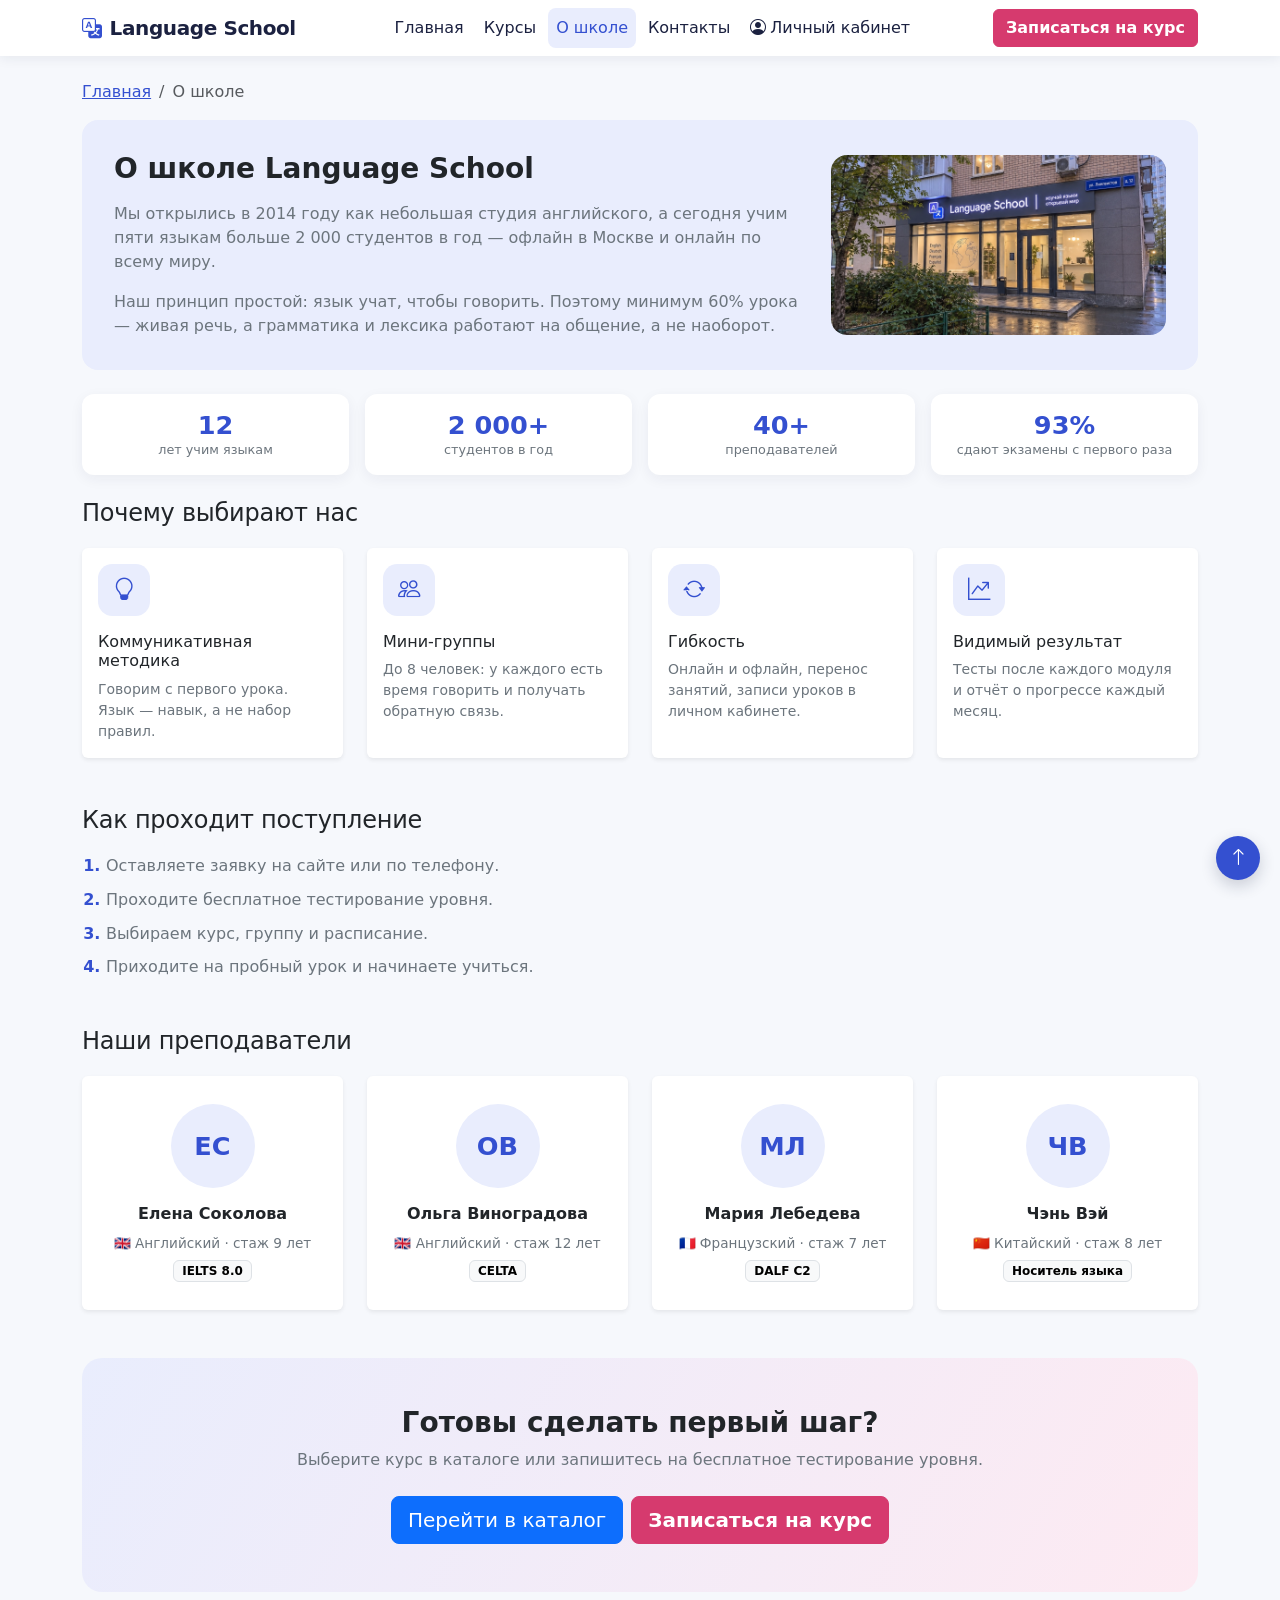
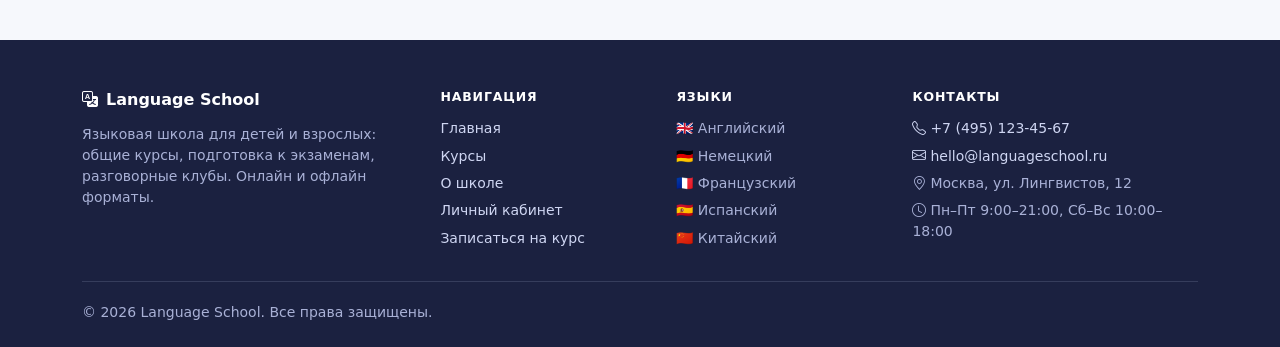
==== about.html @ 4acbb060 "Добавлен сайт Language School" ====
<!DOCTYPE html>
<html lang="ru">
<head>
  <meta charset="utf-8">
  <meta name="viewport" content="width=device-width, initial-scale=1">
  <title>О школе — Language School</title>
  <meta name="description" content="О языковой школе Language School: преподаватели, методика, цифры и этапы поступления.">
  <link href="https://cdn.jsdelivr.net/npm/bootstrap@5.3.3/dist/css/bootstrap.min.css" rel="stylesheet">
  <link href="https://cdn.jsdelivr.net/npm/bootstrap-icons@1.11.3/font/bootstrap-icons.min.css" rel="stylesheet">
  <link href="css/style.css" rel="stylesheet">
</head>
<body>

<nav class="navbar navbar-expand-lg navbar--school sticky-top">
  <div class="container">
    <a class="navbar-brand fw-bold" href="index.html"><i class="bi bi-translate me-2"></i>Language School</a>
    <button class="navbar-toggler" type="button" data-bs-toggle="collapse" data-bs-target="#mainNav" aria-controls="mainNav" aria-expanded="false" aria-label="Переключить навигацию">
      <span class="navbar-toggler-icon"></span>
    </button>
    <div class="collapse navbar-collapse" id="mainNav">
      <ul class="navbar-nav mx-auto">
        <li class="nav-item"><a class="nav-link" href="index.html">Главная</a></li>
        <li class="nav-item"><a class="nav-link" href="courses.html">Курсы</a></li>
        <li class="nav-item"><a class="nav-link active" aria-current="page" href="about.html">О школе</a></li>
        <li class="nav-item"><a class="nav-link" href="contacts.html">Контакты</a></li>
        <li class="nav-item"><a class="nav-link" href="account.html"><i class="bi bi-person-circle me-1"></i>Личный кабинет</a></li>
      </ul>
      <a href="enroll.html" class="btn btn--accent">Записаться на курс</a>
    </div>
  </div>
</nav>

<main>
  <div class="container mt-4">
    <nav aria-label="Хлебные крошки">
      <ol class="breadcrumb small">
        <li class="breadcrumb-item"><a href="index.html">Главная</a></li>
        <li class="breadcrumb-item active" aria-current="page">О школе</li>
      </ol>
    </nav>

    <!-- О школе -->
    <div class="page-header-block mb-4">
      <div class="row align-items-center g-4">
        <div class="col-lg-8">
          <h1 class="h3 fw-bold mb-3">О школе Language School</h1>
          <p class="text-secondary mb-3">Мы открылись в 2014 году как небольшая студия английского, а сегодня учим пяти языкам больше 2 000 студентов в год — офлайн в Москве и онлайн по всему миру.</p>
          <p class="text-secondary mb-0">Наш принцип простой: язык учат, чтобы говорить. Поэтому минимум 60% урока — живая речь, а грамматика и лексика работают на общение, а не наоборот.</p>
        </div>
        <div class="col-lg-4">
          <img class="course-cover course-cover--small" src="img/school.jpg" alt="Здание школы Language School">
        </div>
      </div>
    </div>

    <!-- Цифры -->
    <div class="stats-grid mb-4">
      <div class="stat-card"><div class="stat-card__value">12</div><div class="stat-card__label">лет учим языкам</div></div>
      <div class="stat-card"><div class="stat-card__value">2 000+</div><div class="stat-card__label">студентов в год</div></div>
      <div class="stat-card"><div class="stat-card__value">40+</div><div class="stat-card__label">преподавателей</div></div>
      <div class="stat-card"><div class="stat-card__value">93%</div><div class="stat-card__label">сдают экзамены с первого раза</div></div>
    </div>

    <!-- Почему выбирают -->
    <section class="mb-5">
      <h2 class="section__title h4">Почему выбирают нас</h2>
      <div class="row g-4">
        <div class="col-md-6 col-lg-3">
          <div class="card border-0 shadow-sm h-100"><div class="card-body">
            <span class="icon-box mb-3"><i class="bi bi-lightbulb"></i></span>
            <h3 class="h6">Коммуникативная методика</h3>
            <p class="small text-secondary mb-0">Говорим с первого урока. Язык — навык, а не набор правил.</p>
          </div></div>
        </div>
        <div class="col-md-6 col-lg-3">
          <div class="card border-0 shadow-sm h-100"><div class="card-body">
            <span class="icon-box mb-3"><i class="bi bi-people"></i></span>
            <h3 class="h6">Мини-группы</h3>
            <p class="small text-secondary mb-0">До 8 человек: у каждого есть время говорить и получать обратную связь.</p>
          </div></div>
        </div>
        <div class="col-md-6 col-lg-3">
          <div class="card border-0 shadow-sm h-100"><div class="card-body">
            <span class="icon-box mb-3"><i class="bi bi-arrow-repeat"></i></span>
            <h3 class="h6">Гибкость</h3>
            <p class="small text-secondary mb-0">Онлайн и офлайн, перенос занятий, записи уроков в личном кабинете.</p>
          </div></div>
        </div>
        <div class="col-md-6 col-lg-3">
          <div class="card border-0 shadow-sm h-100"><div class="card-body">
            <span class="icon-box mb-3"><i class="bi bi-graph-up-arrow"></i></span>
            <h3 class="h6">Видимый результат</h3>
            <p class="small text-secondary mb-0">Тесты после каждого модуля и отчёт о прогрессе каждый месяц.</p>
          </div></div>
        </div>
      </div>
    </section>

    <!-- Как проходит поступление -->
    <section class="mb-5">
      <h2 class="section__title h4">Как проходит поступление</h2>
      <ol class="steps">
        <li class="steps__item">Оставляете заявку на сайте или по телефону.</li>
        <li class="steps__item">Проходите бесплатное тестирование уровня.</li>
        <li class="steps__item">Выбираем курс, группу и расписание.</li>
        <li class="steps__item">Приходите на пробный урок и начинаете учиться.</li>
      </ol>
    </section>

    <!-- Преподаватели -->
    <section class="mb-5">
      <h2 class="section__title h4">Наши преподаватели</h2>
      <div class="row g-4">
        <div class="col-md-6 col-xl-3">
          <article class="card teacher-card border-0 shadow-sm h-100">
            <div class="teacher-card__body">
              <span class="avatar avatar--lg">ЕС</span>
              <p class="teacher-card__name">Елена Соколова</p>
              <p class="teacher-card__subject">🇬🇧 Английский · стаж 9 лет</p>
              <span class="badge text-bg-light border">IELTS 8.0</span>
            </div>
          </article>
        </div>
        <div class="col-md-6 col-xl-3">
          <article class="card teacher-card border-0 shadow-sm h-100">
            <div class="teacher-card__body">
              <span class="avatar avatar--lg">ОВ</span>
              <p class="teacher-card__name">Ольга Виноградова</p>
              <p class="teacher-card__subject">🇬🇧 Английский · стаж 12 лет</p>
              <span class="badge text-bg-light border">CELTA</span>
            </div>
          </article>
        </div>
        <div class="col-md-6 col-xl-3">
          <article class="card teacher-card border-0 shadow-sm h-100">
            <div class="teacher-card__body">
              <span class="avatar avatar--lg">МЛ</span>
              <p class="teacher-card__name">Мария Лебедева</p>
              <p class="teacher-card__subject">🇫🇷 Французский · стаж 7 лет</p>
              <span class="badge text-bg-light border">DALF C2</span>
            </div>
          </article>
        </div>
        <div class="col-md-6 col-xl-3">
          <article class="card teacher-card border-0 shadow-sm h-100">
            <div class="teacher-card__body">
              <span class="avatar avatar--lg">ЧВ</span>
              <p class="teacher-card__name">Чэнь Вэй</p>
              <p class="teacher-card__subject">🇨🇳 Китайский · стаж 8 лет</p>
              <span class="badge text-bg-light border">Носитель языка</span>
            </div>
          </article>
        </div>
      </div>
    </section>

    <!-- CTA -->
    <section class="pb-5">
      <div class="page-hero page-hero--center p-4 p-lg-5">
        <h2 class="h3 fw-bold">Готовы сделать первый шаг?</h2>
        <p class="text-secondary mb-4">Выберите курс в каталоге или запишитесь на бесплатное тестирование уровня.</p>
        <div class="d-flex flex-wrap justify-content-center gap-2">
          <a href="courses.html" class="btn btn-primary btn-lg">Перейти в каталог</a>
          <a href="enroll.html" class="btn btn--accent btn-lg">Записаться на курс</a>
        </div>
      </div>
    </section>
  </div>
</main>

<footer class="site-footer">
  <div class="container">
    <div class="site-footer__grid">
      <div class="site-footer__col">
        <p class="site-footer__brand"><i class="bi bi-translate me-2"></i>Language School</p>
        <p class="site-footer__text">Языковая школа для детей и взрослых: общие курсы, подготовка к экзаменам, разговорные клубы. Онлайн и офлайн форматы.</p>
      </div>
      <nav class="site-footer__col" aria-label="Навигация в подвале">
        <p class="site-footer__heading">Навигация</p>
        <ul class="site-footer__list">
          <li><a href="index.html">Главная</a></li>
          <li><a href="courses.html">Курсы</a></li>
          <li><a href="about.html">О школе</a></li>
          <li><a href="account.html">Личный кабинет</a></li>
          <li><a href="enroll.html">Записаться на курс</a></li>
        </ul>
      </nav>
      <div class="site-footer__col">
        <p class="site-footer__heading">Языки</p>
        <ul class="site-footer__list">
          <li class="site-footer__item--plain">🇬🇧 Английский</li>
          <li class="site-footer__item--plain">🇩🇪 Немецкий</li>
          <li class="site-footer__item--plain">🇫🇷 Французский</li>
          <li class="site-footer__item--plain">🇪🇸 Испанский</li>
          <li class="site-footer__item--plain">🇨🇳 Китайский</li>
        </ul>
      </div>
      <div class="site-footer__col">
        <p class="site-footer__heading">Контакты</p>
        <ul class="site-footer__list">
          <li><a href="tel:+74951234567"><i class="bi bi-telephone me-1"></i>+7 (495) 123-45-67</a></li>
          <li><a href="mailto:hello@languageschool.ru"><i class="bi bi-envelope me-1"></i>hello@languageschool.ru</a></li>
          <li class="site-footer__item--plain"><i class="bi bi-geo-alt me-1"></i>Москва, ул. Лингвистов, 12</li>
          <li class="site-footer__item--plain"><i class="bi bi-clock me-1"></i>Пн–Пт 9:00–21:00, Сб–Вс 10:00–18:00</li>
        </ul>
      </div>
    </div>
    <div class="site-footer__bottom">
      <span>© 2026 Language School. Все права защищены.</span>
    </div>
  </div>
</footer>

<!-- Плавающая кнопка «Наверх» -->
<a href="#" class="to-top" aria-label="Наверх"><i class="bi bi-arrow-up"></i></a>

<script src="https://cdn.jsdelivr.net/npm/bootstrap@5.3.3/dist/js/bootstrap.bundle.min.js"></script>
</body>
</html>
---- css/style.css ----
/* =============================================================
   Language School — языковая школа
   Дополнительные стили поверх Bootstrap 5.3
   Разделы:
   1.  Переменные темы
   2.  Базовые стили
   3.  Навигация и кнопки
   4.  Заголовки страниц, секции, фото hero
   5.  Сетка статистики (Grid)
   6.  Карточка курса для витрины (БЭМ)
   7.  Иконки и аватары
   8.  Новости, отзывы, преподаватели, услуги
   9.  Каталог: панель инструментов и карточки-строки
   10. Страница курса и фото-обложки
   11. Личный кабинет
   12. Контакты и карта
   13. Подвал (Grid + Flex) и кнопка «Наверх»
   14. Адаптивность
   ============================================================= */

/* 1. Переменные темы */
:root {
  --ls-primary: #3450d0;
  --ls-primary-dark: #24389a;
  --ls-primary-soft: #e9edfd;
  --ls-accent: #d63a6e;        /* малиново-розовый акцент */
  --ls-accent-dark: #b02857;   /* акцент при наведении */
  --ls-accent-soft: #fdeaf2;   /* нежно-розовая подложка */
  --ls-success: #16a34a;
  --ls-danger: #dc2626;
  --ls-dark: #1b2140;
  --ls-bg: #f6f8fc;
  --ls-muted: #6c757d;

  /* Переопределение темы Bootstrap */
  --bs-primary: var(--ls-primary);
  --bs-primary-rgb: 52, 80, 208;
  --bs-link-color: var(--ls-primary);
  --bs-link-color-rgb: 52, 80, 208;
  --bs-link-hover-color: var(--ls-primary-dark);
  --bs-link-hover-color-rgb: 36, 56, 154;
}

/* 2. Базовые стили */
html {
  scroll-behavior: smooth;
}

body {
  background-color: var(--ls-bg);
}

main {
  min-height: 55vh;
}

/* 3. Навигация (БЭМ-модификатор базового блока navbar) */
.navbar--school {
  background-color: #ffffff;
  box-shadow: 0 2px 12px rgba(27, 33, 64, 0.08);
}

.navbar--school .navbar-brand {
  color: var(--ls-dark);
  letter-spacing: -0.02em;
}

.navbar--school .navbar-brand i {
  color: var(--ls-primary);
}

.navbar--school .nav-link {
  color: var(--ls-dark);
  font-weight: 500;
  border-radius: 0.5rem;
  margin-inline: 0.125rem;
}

.navbar--school .nav-link:hover {
  color: var(--ls-primary);
  background-color: var(--ls-primary-soft);
}

.navbar--school .nav-link.active {
  color: var(--ls-primary);
  background-color: var(--ls-primary-soft);
}

/* Кнопка-модификатор БЭМ: .btn.btn--accent */
.btn--accent {
  --bs-btn-bg: var(--ls-accent);
  --bs-btn-border-color: var(--ls-accent);
  --bs-btn-color: #ffffff;
  --bs-btn-hover-bg: var(--ls-accent-dark);
  --bs-btn-hover-border-color: var(--ls-accent-dark);
  --bs-btn-hover-color: #ffffff;
  --bs-btn-active-bg: var(--ls-accent-dark);
  --bs-btn-active-border-color: var(--ls-accent-dark);
  --bs-btn-active-color: #ffffff;
  font-weight: 600;
}

/* Бейдж-модификатор: фирменный акцентный цвет */
.badge--accent {
  background-color: var(--ls-accent);
  color: #ffffff;
}

/* 4. Заголовки страниц, секции, фото hero */
.page-hero {
  background: linear-gradient(120deg, var(--ls-primary-soft) 0%, var(--ls-accent-soft) 100%);
  border-radius: 1.25rem;
}

.page-hero--center {
  text-align: center;
}

/* Фото с детьми в hero-блоке главной: обрезка под слот */
.page-hero__photo {
  display: block;
  width: 100%;
  height: 340px;
  object-fit: cover;
  border-radius: 1rem;
  box-shadow: 0 10px 24px rgba(27, 33, 64, 0.12);
}

.page-header-block {
  background-color: var(--ls-primary-soft);
  border-radius: 1rem;
  padding: 2rem;
}

.section {
  padding: 2.25rem 0;
}

.section__title {
  letter-spacing: -0.01em;
  margin-bottom: 1.25rem;
}

/* 5. Сетка статистики — CSS Grid (страница «О школе») */
.stats-grid {
  display: grid;
  grid-template-columns: repeat(auto-fit, minmax(130px, 1fr));
  gap: 1rem;
}

.stat-card {
  background-color: #ffffff;
  border-radius: 0.75rem;
  padding: 1rem;
  text-align: center;
  box-shadow: 0 4px 14px rgba(27, 33, 64, 0.06);
}

.stat-card__value {
  font-size: 1.6rem;
  font-weight: 700;
  line-height: 1.2;
  color: var(--ls-primary);
}

.stat-card__label {
  font-size: 0.8rem;
  color: var(--ls-muted);
}

/* 6. Карточка курса для витрины (главная, похожие курсы) */
.course-card {
  position: relative;
  border: 1px solid #e3e7f0;
  transition: transform 0.15s ease, box-shadow 0.15s ease;
}

.course-card:hover {
  transform: translateY(-4px);
  box-shadow: 0 14px 28px rgba(27, 33, 64, 0.1);
}

/* Модификатор: скидка */
.course-card--discount {
  border-color: var(--ls-danger);
}

/* Flexbox: содержимое карточки колонкой, цена и кнопки прижаты вниз */
.course-card__body {
  display: flex;
  flex-direction: column;
}

/* Flexbox: бейджи языка и уровня */
.course-card__meta {
  display: flex;
  flex-wrap: wrap;
  gap: 0.35rem;
  margin-bottom: 0.6rem;
}

.course-card__title {
  font-size: 1.05rem;
  margin-bottom: 0.5rem;
}

.course-card__text {
  font-size: 0.875rem;
  color: var(--ls-muted);
}

.course-card__footer {
  margin-top: auto;
  padding-top: 0.75rem;
}

.course-card__price {
  font-size: 1.15rem;
  font-weight: 700;
  margin-bottom: 0.75rem;
}

.course-card__price-period {
  font-size: 0.875rem;
  font-weight: 400;
  color: var(--ls-muted);
}

.course-card__price-old {
  font-size: 0.875rem;
  font-weight: 400;
  color: var(--ls-muted);
  text-decoration: line-through;
}

.course-card--discount .course-card__price {
  color: var(--ls-danger);
}

/* Flexbox: кнопки карточки в ряд */
.course-card__actions {
  display: flex;
  gap: 0.5rem;
}

.course-card__actions .btn {
  flex: 1 1 0;
}

/* Бейдж карточки: позиционирование в углу */
.course-card__badge {
  position: absolute;
  top: 0.75rem;
  right: 0.75rem;
  z-index: 2;
  padding: 0.35em 0.7em;
  font-size: 0.72rem;
  font-weight: 600;
  color: #ffffff;
  border-radius: 0.4rem;
  background-color: var(--ls-success);
}

.course-card__badge--discount {
  background-color: var(--ls-danger);
}

/* 7. Иконки и аватары */
.icon-box {
  width: 52px;
  height: 52px;
  display: inline-flex;
  align-items: center;
  justify-content: center;
  flex-shrink: 0;
  border-radius: 0.9rem;
  font-size: 1.4rem;
  background-color: var(--ls-primary-soft);
  color: var(--ls-primary);
}

/* Модификатор: маленькая иконка в списке контактов */
.icon-box--sm {
  width: 44px;
  height: 44px;
  font-size: 1.1rem;
}

.avatar {
  width: 72px;
  height: 72px;
  border-radius: 50%;
  display: inline-flex;
  align-items: center;
  justify-content: center;
  flex-shrink: 0;
  font-weight: 700;
  font-size: 1.3rem;
  background-color: var(--ls-primary-soft);
  color: var(--ls-primary);
}

/* Модификатор: увеличенный аватар */
.avatar--lg {
  width: 84px;
  height: 84px;
  font-size: 1.6rem;
}

/* 8. Новости, отзывы, преподаватели, услуги */
.news-card {
  border: 1px solid #e3e7f0;
}

.news-card__date {
  display: block;
  font-size: 0.78rem;
  color: #8a91a5;
  margin-bottom: 0.5rem;
}

.news-card__title {
  font-size: 1rem;
}

.news-card__text {
  font-size: 0.875rem;
  color: var(--ls-muted);
  margin: 0;
}

.review-card__author {
  font-weight: 700;
  margin-bottom: 0.25rem;
}

.review-card__rating {
  color: var(--ls-accent);
  letter-spacing: 2px;
  font-size: 0.9rem;
  margin-bottom: 0.5rem;
}

.rating {
  color: var(--ls-accent);
  letter-spacing: 2px;
}

/* Flexbox: карточка преподавателя колонкой по центру */
.teacher-card__body {
  display: flex;
  flex-direction: column;
  align-items: center;
  gap: 0.4rem;
  padding: 1.75rem 1rem;
  text-align: center;
}

.teacher-card__name {
  font-weight: 700;
  margin: 0.5rem 0 0;
}

.teacher-card__subject {
  font-size: 0.85rem;
  color: var(--ls-muted);
  margin: 0;
}

.service-card__title {
  font-size: 1rem;
}

.service-card__text {
  font-size: 0.875rem;
  color: var(--ls-muted);
}

/* 9. Каталог: панель инструментов и карточки-строки */
/* Липкий блок фильтров */
.filters-panel {
  position: sticky;
  top: 86px;
}

/* Flexbox: счётчик слева, сортировка справа */
.course-toolbar {
  display: flex;
  flex-wrap: wrap;
  align-items: center;
  justify-content: space-between;
  gap: 1rem;
  margin-bottom: 1rem;
}

.course-toolbar__count {
  margin: 0;
}

.course-toolbar__sort {
  display: flex;
  align-items: center;
  gap: 0.5rem;
  font-size: 0.875rem;
  color: var(--ls-muted);
}

.course-toolbar__sort .form-select {
  width: auto;
}

/* Grid: список карточек в один столбец */
.course-list {
  display: grid;
  gap: 1rem;
}

/* Flexbox: горизонтальная карточка курса.
   Увеличенный отступ сверху резервирует место под бейдж «Скидка»,
   чтобы он не накладывался на цену. */
.course-item {
  position: relative;
  display: flex;
  flex-wrap: wrap;
  gap: 1.25rem;
  padding: 2.75rem 1.25rem 1.25rem;
  background-color: #ffffff;
  border: 1px solid #e3e7f0;
  border-radius: 1rem;
  transition: transform 0.15s ease, box-shadow 0.15s ease;
}

.course-item:hover {
  transform: translateY(-3px);
  box-shadow: 0 14px 28px rgba(27, 33, 64, 0.1);
}

/* Модификатор: скидка — цветная левая рамка */
.course-item--discount {
  border-left: 4px solid var(--ls-danger);
}

.course-item__icon {
  width: 72px;
  height: 72px;
  flex-shrink: 0;
  display: flex;
  align-items: center;
  justify-content: center;
  font-size: 2.4rem;
  border-radius: 0.9rem;
  background: linear-gradient(135deg, #dfe6ff 0%, var(--ls-accent-soft) 100%);
}

.course-item__body {
  flex: 1 1 320px;
}

.course-item__title {
  font-size: 1.15rem;
  margin-bottom: 0.5rem;
}

.course-item__meta {
  display: flex;
  flex-wrap: wrap;
  gap: 0.35rem;
  margin-bottom: 0.5rem;
}

.course-item__text {
  font-size: 0.9rem;
  color: var(--ls-muted);
  margin-bottom: 0.5rem;
}

/* Flexbox: параметры курса в строку */
.course-item__details {
  list-style: none;
  margin: 0;
  padding: 0;
  display: flex;
  flex-wrap: wrap;
  gap: 1rem;
  font-size: 0.8rem;
  color: var(--ls-muted);
}

.course-item__details i {
  color: var(--ls-primary);
  margin-right: 0.25rem;
}

/* Flexbox: цена и кнопки справа, прижаты к краям */
.course-item__aside {
  display: flex;
  flex-direction: column;
  align-items: flex-end;
  justify-content: space-between;
  gap: 0.75rem;
  margin-left: auto;
  text-align: right;
}

.course-item__price {
  font-size: 1.25rem;
  font-weight: 700;
  margin: 0;
}

.course-item__price-period {
  font-size: 0.875rem;
  font-weight: 400;
  color: var(--ls-muted);
}

.course-item__price-old {
  font-size: 0.875rem;
  font-weight: 400;
  color: var(--ls-muted);
  text-decoration: line-through;
}

.course-item--discount .course-item__price {
  color: var(--ls-danger);
}

.course-item__actions {
  display: flex;
  gap: 0.5rem;
}

/* Бейдж карточки: позиционирование в углу */
.course-item__badge {
  position: absolute;
  top: 0.75rem;
  right: 0.75rem;
  z-index: 2;
  padding: 0.35em 0.7em;
  font-size: 0.72rem;
  font-weight: 600;
  color: #ffffff;
  border-radius: 0.4rem;
  background-color: var(--ls-success);
}

.course-item__badge--discount {
  background-color: var(--ls-danger);
}

/* 10. Страница курса и фото-обложки */
/* Фото-обложка курса и школы: обрезка под слот через object-fit */
.course-cover {
  display: block;
  width: 100%;
  height: 300px;
  object-fit: cover;
  border-radius: 1rem;
}

/* Модификатор: маленькая обложка на странице «О школе» */
.course-cover--small {
  height: 180px;
}

/* Grid: список преимуществ курса */
.features {
  list-style: none;
  margin: 0;
  padding: 0;
  display: grid;
  gap: 0.6rem;
  font-size: 0.875rem;
}

.features__icon {
  color: var(--ls-success);
  margin-right: 0.5rem;
}

/* Grid: шаги (программа курса, поступление) */
.steps {
  margin: 0;
  padding-left: 1.5rem;
  display: grid;
  gap: 0.6rem;
  color: var(--ls-muted);
}

.steps__item::marker {
  color: var(--ls-primary);
  font-weight: 700;
}

/* 11. Личный кабинет */
/* Flexbox: шапка кабинета */
.account-header {
  display: flex;
  flex-wrap: wrap;
  align-items: center;
  gap: 1rem;
}

.account-header__title {
  font-size: 1.35rem;
  margin-bottom: 0.15rem;
}

.account-header__subtitle {
  font-size: 0.85rem;
  color: var(--ls-muted);
  margin: 0;
}

/* Flexbox: действия прижаты вправо */
.account-header__actions {
  margin-left: auto;
  display: flex;
  flex-wrap: wrap;
  gap: 0.5rem;
}

/* Grid: данные профиля под шапкой кабинета */
.account-profile {
  display: grid;
  grid-template-columns: repeat(auto-fit, minmax(180px, 1fr));
  gap: 1rem;
  margin-top: 1.25rem;
  padding-top: 1.25rem;
  border-top: 1px solid #e3e7f0;
}

/* Данные профиля в режиме просмотра */
.profile-info__label {
  font-size: 0.78rem;
  font-weight: 600;
  text-transform: uppercase;
  letter-spacing: 0.04em;
  color: var(--ls-muted);
  margin-bottom: 0.2rem;
}

.profile-info__value {
  font-weight: 600;
  margin: 0;
}

/* Блоки кабинета идут последовательно друг за другом */
.account-section {
  margin-bottom: 2.5rem;
}

.account-section__title {
  margin-bottom: 1rem;
}

/* Модификаторы прогресс-баров и таблицы */
.progress--thin {
  height: 10px;
}

.progress-bar--25 {
  width: 25%;
}

.progress-bar--68 {
  width: 68%;
}

.table-col--progress {
  min-width: 160px;
}

/* 12. Контакты и карта */
/* Grid: список контактов, внутри каждого пункта — Flex */
.contact-list {
  list-style: none;
  margin: 0 0 1.5rem;
  padding: 0;
  display: grid;
  gap: 1.25rem;
}

.contact-list__item {
  display: flex;
  align-items: flex-start;
  gap: 1rem;
}

.contact-list__label {
  font-weight: 700;
  margin-bottom: 0.15rem;
}

.contact-list__value {
  margin: 0;
}

/* Настоящая карта: Leaflet + Esri, без рекламы */
.map-frame {
  position: relative;
  z-index: 0; /* изолируем карту, чтобы она не перекрывала липкую шапку */
  width: 100%;
  height: 380px;
  border-radius: 1rem;
  overflow: hidden;
}

/* 13. Подвал — CSS Grid для колонок, Flex для нижней строки */
.site-footer {
  background-color: var(--ls-dark);
  color: #a9b1d6;
  padding: 3rem 0 1.5rem;
}

.site-footer__grid {
  display: grid;
  grid-template-columns: 1.6fr 1fr 1fr 1.4fr;
  gap: 2rem;
}

.site-footer__brand {
  color: #ffffff;
  font-weight: 700;
  margin-bottom: 0.75rem;
}

.site-footer__text {
  font-size: 0.875rem;
  margin: 0;
}

/* Кнопка записи в подвале */
.site-footer__cta {
  display: inline-block;
  margin-top: 1rem;
}

.site-footer__heading {
  color: #ffffff;
  font-size: 0.78rem;
  font-weight: 600;
  text-transform: uppercase;
  letter-spacing: 0.07em;
  margin-bottom: 0.75rem;
}

.site-footer__list {
  list-style: none;
  margin: 0;
  padding: 0;
  display: grid;
  gap: 0.4rem;
  font-size: 0.875rem;
}

.site-footer__list a {
  color: #cfd6f2;
  text-decoration: none;
}

.site-footer__list a:hover {
  color: #ffffff;
}

/* Модификатор пункта без ссылки */
.site-footer__item--plain {
  color: #a9b1d6;
}

.site-footer__bottom {
  display: flex;
  flex-wrap: wrap;
  justify-content: space-between;
  gap: 0.5rem;
  border-top: 1px solid #363d5c;
  margin-top: 2rem;
  padding-top: 1.25rem;
  font-size: 0.875rem;
}

.site-footer__bottom a {
  color: #cfd6f2;
  text-decoration: none;
}

.site-footer__bottom a:hover {
  color: #ffffff;
}

/* Плавающая кнопка «Наверх»: фиксированное позиционирование,
   всегда видна при прокрутке страницы */
.to-top {
  position: fixed;
  right: 1.25rem;
  bottom: 1.25rem;
  z-index: 1040;
  width: 44px;
  height: 44px;
  display: flex;
  align-items: center;
  justify-content: center;
  font-size: 1.15rem;
  color: #ffffff;
  background-color: var(--ls-primary);
  border-radius: 50%;
  text-decoration: none;
  box-shadow: 0 6px 16px rgba(27, 33, 64, 0.2);
  transition: background-color 0.15s ease, transform 0.15s ease;
}

.to-top:hover {
  color: #ffffff;
  background-color: var(--ls-primary-dark);
  transform: translateY(-3px);
}

/* 14. Адаптивность */
@media (max-width: 991.98px) {
  .site-footer__grid {
    grid-template-columns: 1fr 1fr;
  }
}

@media (max-width: 575.98px) {
  .site-footer__grid {
    grid-template-columns: 1fr;
  }

  .account-header__actions {
    margin-left: 0;
  }

  .page-hero__photo {
    height: 240px;
  }

  /* Блок цены и кнопок растягивается на всю ширину карточки курса */
  .course-item__aside {
    width: 100%;
    margin-left: 0;
    flex-direction: row;
    align-items: center;
    text-align: left;
  }
}
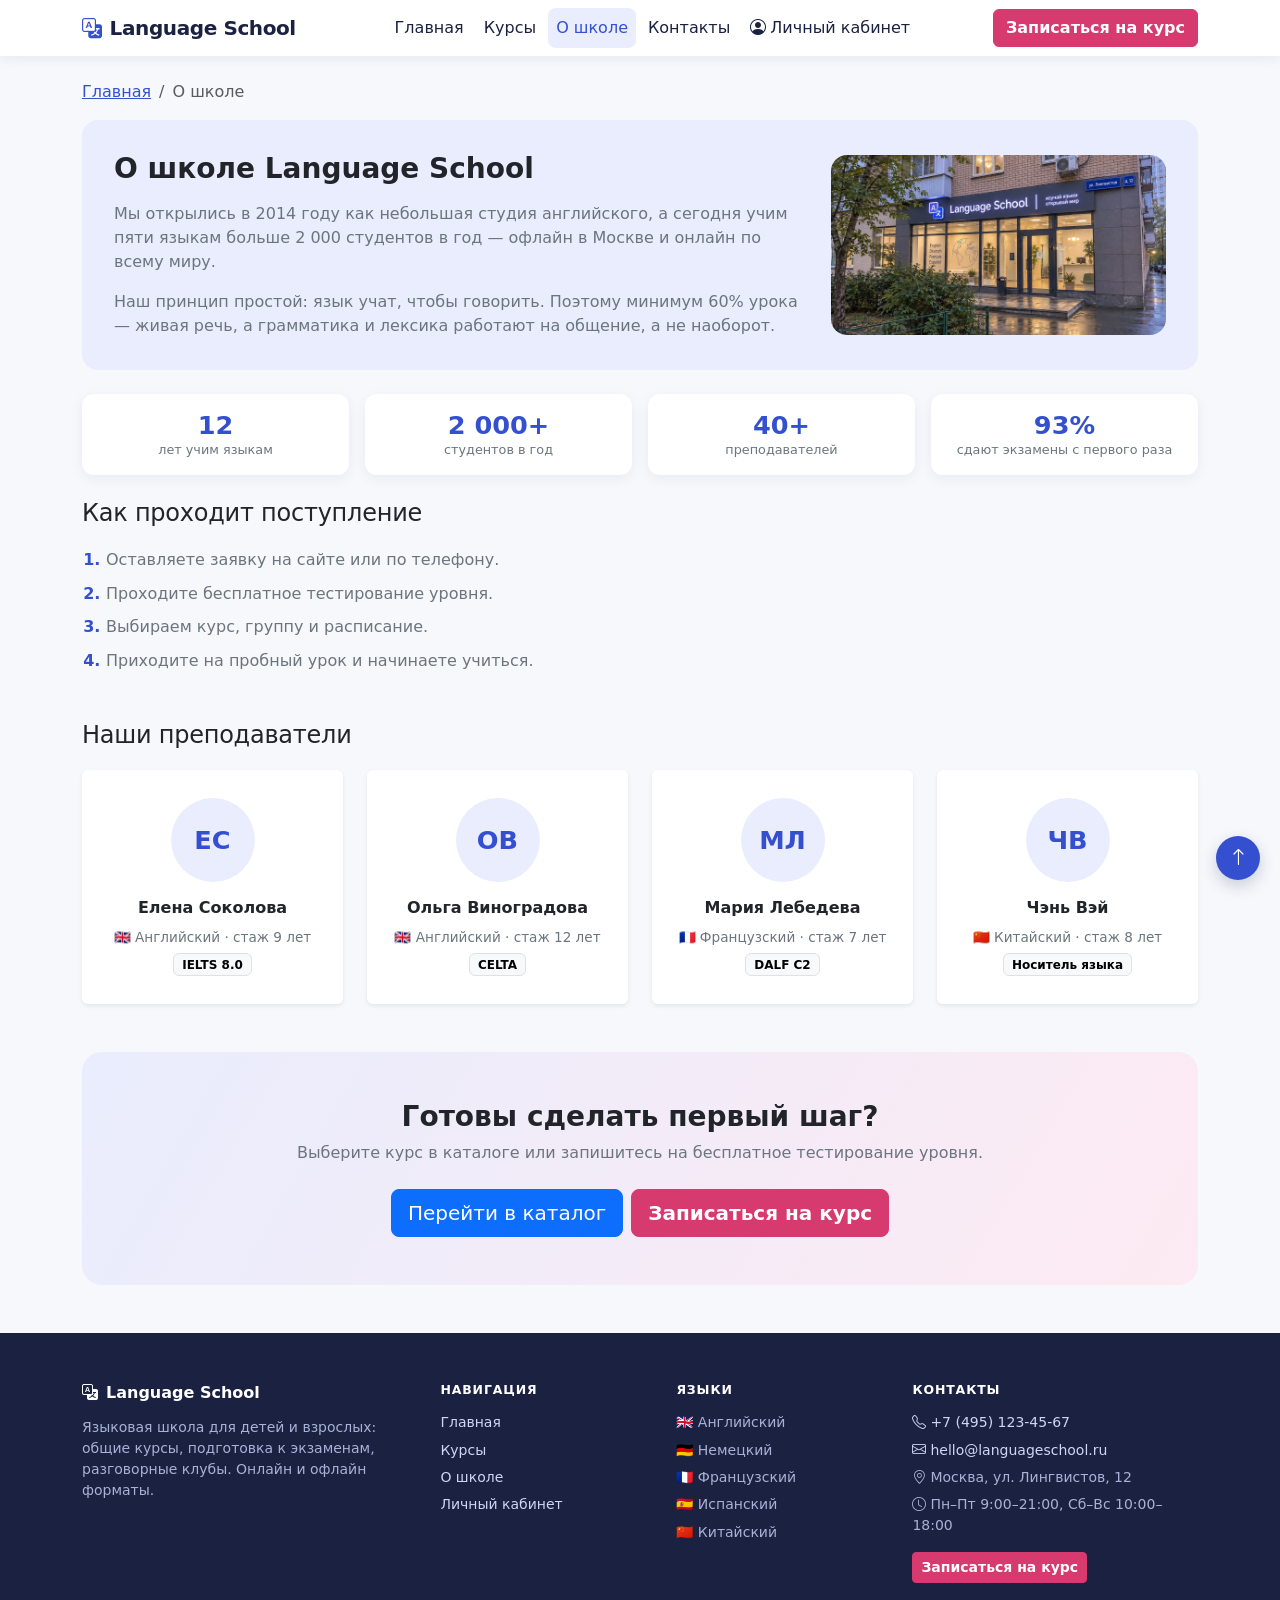
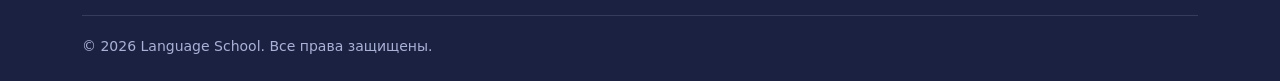
==== commit c9dc0f92: "Картинки и измененный футер~" ====
--- a/about.html
+++ b/about.html
@@ -61,40 +61,6 @@
       <div class="stat-card"><div class="stat-card__value">93%</div><div class="stat-card__label">сдают экзамены с первого раза</div></div>
     </div>
 
-    <!-- Почему выбирают -->
-    <section class="mb-5">
-      <h2 class="section__title h4">Почему выбирают нас</h2>
-      <div class="row g-4">
-        <div class="col-md-6 col-lg-3">
-          <div class="card border-0 shadow-sm h-100"><div class="card-body">
-            <span class="icon-box mb-3"><i class="bi bi-lightbulb"></i></span>
-            <h3 class="h6">Коммуникативная методика</h3>
-            <p class="small text-secondary mb-0">Говорим с первого урока. Язык — навык, а не набор правил.</p>
-          </div></div>
-        </div>
-        <div class="col-md-6 col-lg-3">
-          <div class="card border-0 shadow-sm h-100"><div class="card-body">
-            <span class="icon-box mb-3"><i class="bi bi-people"></i></span>
-            <h3 class="h6">Мини-группы</h3>
-            <p class="small text-secondary mb-0">До 8 человек: у каждого есть время говорить и получать обратную связь.</p>
-          </div></div>
-        </div>
-        <div class="col-md-6 col-lg-3">
-          <div class="card border-0 shadow-sm h-100"><div class="card-body">
-            <span class="icon-box mb-3"><i class="bi bi-arrow-repeat"></i></span>
-            <h3 class="h6">Гибкость</h3>
-            <p class="small text-secondary mb-0">Онлайн и офлайн, перенос занятий, записи уроков в личном кабинете.</p>
-          </div></div>
-        </div>
-        <div class="col-md-6 col-lg-3">
-          <div class="card border-0 shadow-sm h-100"><div class="card-body">
-            <span class="icon-box mb-3"><i class="bi bi-graph-up-arrow"></i></span>
-            <h3 class="h6">Видимый результат</h3>
-            <p class="small text-secondary mb-0">Тесты после каждого модуля и отчёт о прогрессе каждый месяц.</p>
-          </div></div>
-        </div>
-      </div>
-    </section>
 
     <!-- Как проходит поступление -->
     <section class="mb-5">
@@ -182,7 +148,6 @@
           <li><a href="courses.html">Курсы</a></li>
           <li><a href="about.html">О школе</a></li>
           <li><a href="account.html">Личный кабинет</a></li>
-          <li><a href="enroll.html">Записаться на курс</a></li>
         </ul>
       </nav>
       <div class="site-footer__col">
@@ -203,6 +168,7 @@
           <li class="site-footer__item--plain"><i class="bi bi-geo-alt me-1"></i>Москва, ул. Лингвистов, 12</li>
           <li class="site-footer__item--plain"><i class="bi bi-clock me-1"></i>Пн–Пт 9:00–21:00, Сб–Вс 10:00–18:00</li>
         </ul>
+        <a href="enroll.html" class="btn btn--accent btn-sm site-footer__cta">Записаться на курс</a>
       </div>
     </div>
     <div class="site-footer__bottom">
--- a/css/style.css
+++ b/css/style.css
@@ -440,17 +440,15 @@
   border-left: 4px solid var(--ls-danger);
 }
 
-.course-item__icon {
-  width: 72px;
-  height: 72px;
+/* Миниатюра курса: обрезка под квадратный слот */
+.course-item__img {
+  width: 96px;
+  height: 96px;
   flex-shrink: 0;
-  display: flex;
-  align-items: center;
-  justify-content: center;
-  font-size: 2.4rem;
+  object-fit: cover;
   border-radius: 0.9rem;
-  background: linear-gradient(135deg, #dfe6ff 0%, var(--ls-accent-soft) 100%);
-}
+}
+
 
 .course-item__body {
   flex: 1 1 320px;
@@ -843,4 +841,10 @@
     align-items: center;
     text-align: left;
   }
+}
+
+/* Кнопка «Записаться на курс» под контактами в подвале */
+.site-footer__cta {
+  display: inline-block;
+  margin-top: 1rem;
 }
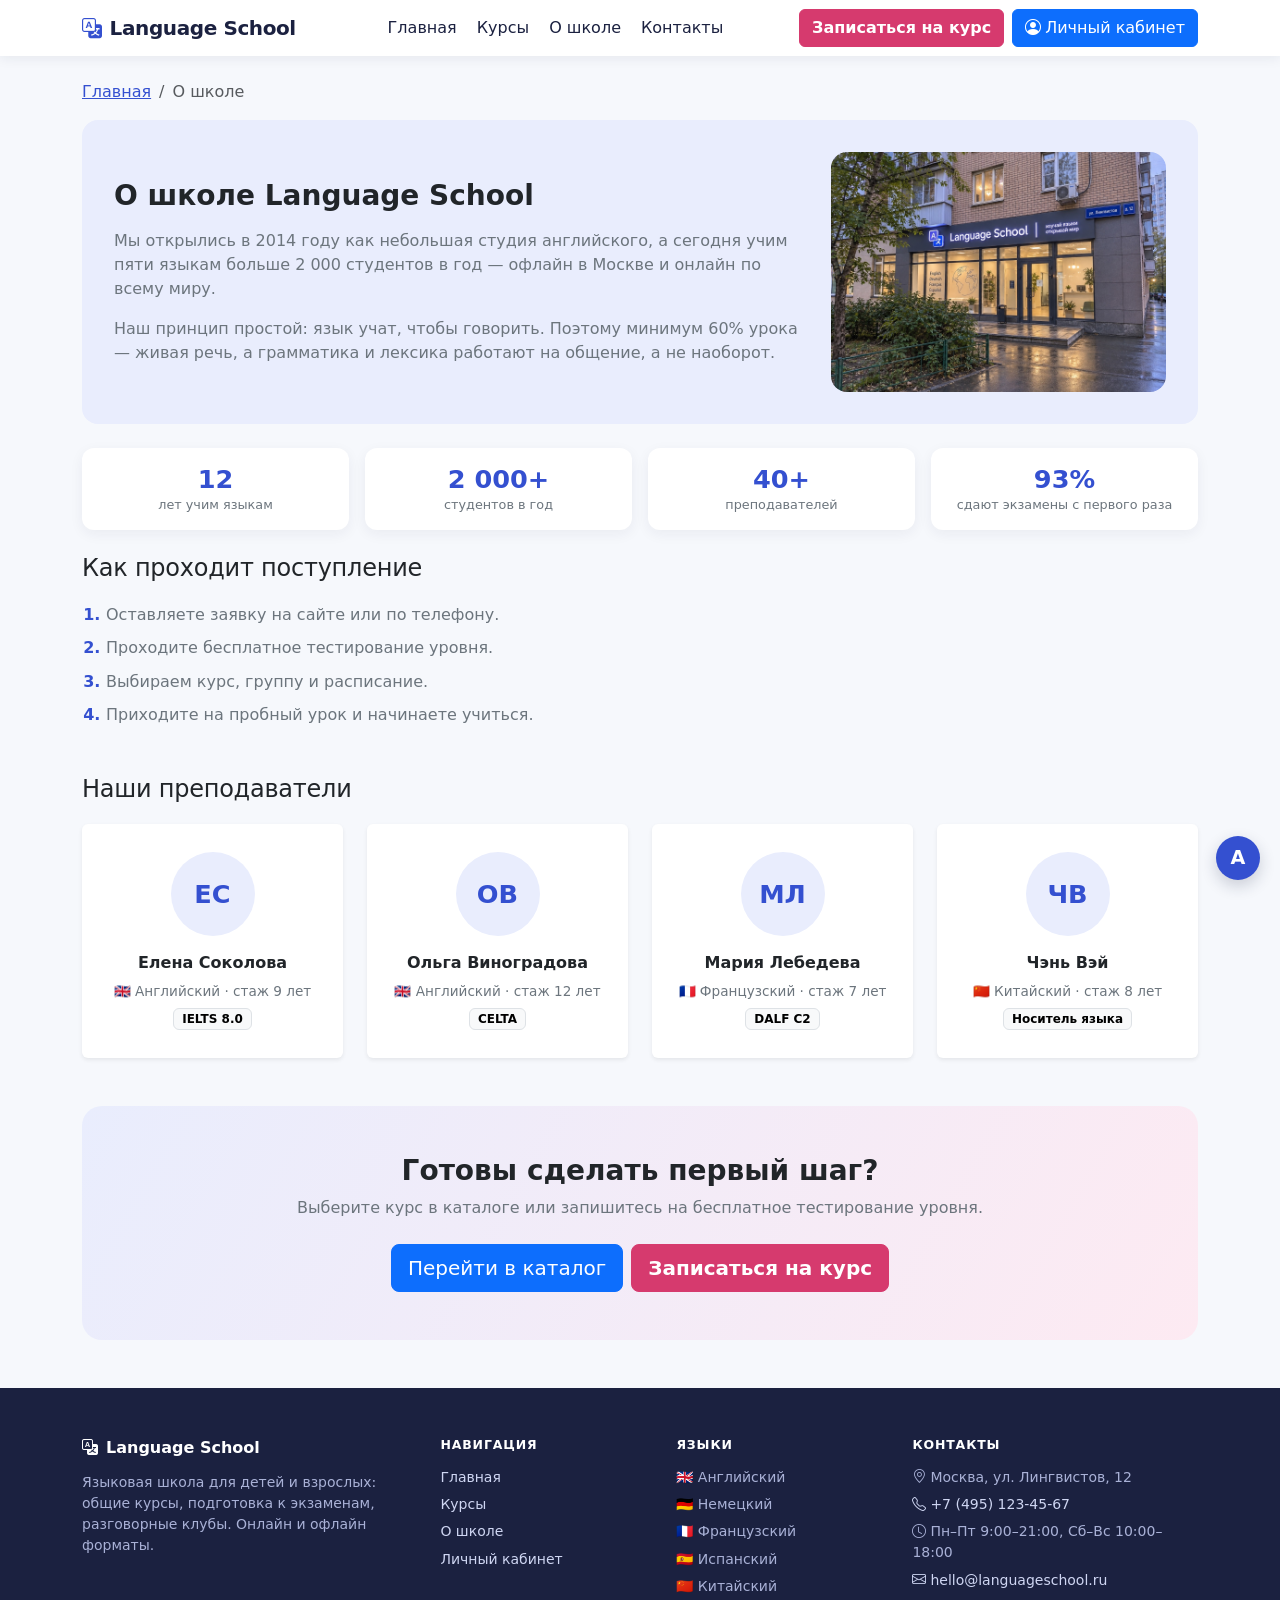
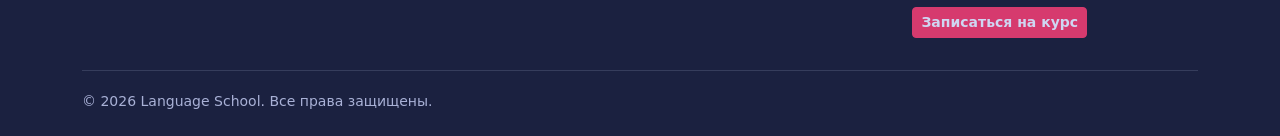
==== commit d129c541: "сайт" ====
--- a/about.html
+++ b/about.html
@@ -21,11 +21,13 @@
       <ul class="navbar-nav mx-auto">
         <li class="nav-item"><a class="nav-link" href="index.html">Главная</a></li>
         <li class="nav-item"><a class="nav-link" href="courses.html">Курсы</a></li>
-        <li class="nav-item"><a class="nav-link active" aria-current="page" href="about.html">О школе</a></li>
+        <li class="nav-item"><a class="nav-link" href="about.html">О школе</a></li>
         <li class="nav-item"><a class="nav-link" href="contacts.html">Контакты</a></li>
-        <li class="nav-item"><a class="nav-link" href="account.html"><i class="bi bi-person-circle me-1"></i>Личный кабинет</a></li>
       </ul>
-      <a href="enroll.html" class="btn btn--accent">Записаться на курс</a>
+      <div class="d-flex flex-wrap gap-2">
+        <a href="enroll.html" class="btn btn--accent">Записаться на курс</a>
+        <a href="account.html" class="btn btn-outline-primary active" aria-current="page"><i class="bi bi-person-circle me-1"></i>Личный кабинет</a>
+      </div>
     </div>
   </div>
 </nav>
@@ -163,10 +165,10 @@
       <div class="site-footer__col">
         <p class="site-footer__heading">Контакты</p>
         <ul class="site-footer__list">
+          <li class="site-footer__item--plain"><i class="bi bi-geo-alt me-1"></i>Москва, ул. Лингвистов, 12</li>
           <li><a href="tel:+74951234567"><i class="bi bi-telephone me-1"></i>+7 (495) 123-45-67</a></li>
+          <li class="site-footer__item--plain"><i class="bi bi-clock me-1"></i>Пн–Пт 9:00–21:00, Сб–Вс 10:00–18:00</li>
           <li><a href="mailto:hello@languageschool.ru"><i class="bi bi-envelope me-1"></i>hello@languageschool.ru</a></li>
-          <li class="site-footer__item--plain"><i class="bi bi-geo-alt me-1"></i>Москва, ул. Лингвистов, 12</li>
-          <li class="site-footer__item--plain"><i class="bi bi-clock me-1"></i>Пн–Пт 9:00–21:00, Сб–Вс 10:00–18:00</li>
         </ul>
         <a href="enroll.html" class="btn btn--accent btn-sm site-footer__cta">Записаться на курс</a>
       </div>
@@ -178,7 +180,7 @@
 </footer>
 
 <!-- Плавающая кнопка «Наверх» -->
-<a href="#" class="to-top" aria-label="Наверх"><i class="bi bi-arrow-up"></i></a>
+<a href="#" class="to-top" aria-label="Наверх">A</a>
 
 <script src="https://cdn.jsdelivr.net/npm/bootstrap@5.3.3/dist/js/bootstrap.bundle.min.js"></script>
 </body>
--- a/css/style.css
+++ b/css/style.css
@@ -199,13 +199,27 @@
   margin-bottom: 0.6rem;
 }
 
+
+/* Увеличенные плашки с флагом и языком в карточках курсов */
+.course-card__meta .badge {
+  font-size: 2rem;   /* было 1rem */
+  padding: 0.5em 0.9em;
+  border-radius: 0.5rem;
+}
+
+/* Увеличенные бейджи (флаги и уровни) в популярных курсах */
+.course-card__meta .badge {
+  font-size: 0.85rem;
+}
+
+/* Увеличенный заголовок карточки курса */
 .course-card__title {
-  font-size: 1.05rem;
+  font-size: 1.25rem;
   margin-bottom: 0.5rem;
 }
 
 .course-card__text {
-  font-size: 0.875rem;
+  font-size: 1rem;
   color: var(--ls-muted);
 }
 
@@ -279,6 +293,14 @@
   color: var(--ls-primary);
 }
 
+/* Модификатор: увеличенная иконка в «Почему выбирают нас» */
+.icon-box--lg {
+  width: 76px;
+  height: 76px;
+  font-size: 2.1rem;
+  border-radius: 1.1rem;
+}
+
 /* Модификатор: маленькая иконка в списке контактов */
 .icon-box--sm {
   width: 44px;
@@ -367,13 +389,17 @@
   margin: 0;
 }
 
+/* Увеличенные шрифты в «Дополнительных услугах» */
 .service-card__title {
+  font-size: 1.15rem;
+}
+
+.service-card__text {
   font-size: 1rem;
-}
-
-.service-card__text {
-  font-size: 0.875rem;
-  color: var(--ls-muted);
+  color: var(--ls-muted);
+}
+.accordion-body {
+  font-size: 1rem;
 }
 
 /* 9. Каталог: панель инструментов и карточки-строки */
@@ -448,7 +474,6 @@
   object-fit: cover;
   border-radius: 0.9rem;
 }
-
 
 .course-item__body {
   flex: 1 1 320px;
@@ -556,9 +581,9 @@
   border-radius: 1rem;
 }
 
-/* Модификатор: маленькая обложка на странице «О школе» */
+/* Модификатор: обложка на странице «О школе» (чуть больше) */
 .course-cover--small {
-  height: 180px;
+  height: 240px;
 }
 
 /* Grid: список преимуществ курса */
@@ -728,10 +753,16 @@
   margin: 0;
 }
 
-/* Кнопка записи в подвале */
+/* Ссылка «Записаться на курс» под контактами — в стиле пунктов навигации */
 .site-footer__cta {
   display: inline-block;
   margin-top: 1rem;
+  color: #cfd6f2;
+  text-decoration: none;
+}
+
+.site-footer__cta:hover {
+  color: #ffffff;
 }
 
 .site-footer__heading {
@@ -777,17 +808,8 @@
   font-size: 0.875rem;
 }
 
-.site-footer__bottom a {
-  color: #cfd6f2;
-  text-decoration: none;
-}
-
-.site-footer__bottom a:hover {
-  color: #ffffff;
-}
-
-/* Плавающая кнопка «Наверх»: фиксированное позиционирование,
-   всегда видна при прокрутке страницы */
+/* Плавающая кнопка «Наверх»: буква A в кружке,
+   фиксированное позиционирование — всегда видна при прокрутке */
 .to-top {
   position: fixed;
   right: 1.25rem;
@@ -798,7 +820,8 @@
   display: flex;
   align-items: center;
   justify-content: center;
-  font-size: 1.15rem;
+  font-size: 1.2rem;
+  font-weight: 700;
   color: #ffffff;
   background-color: var(--ls-primary);
   border-radius: 50%;
@@ -843,8 +866,8 @@
   }
 }
 
-/* Кнопка «Записаться на курс» под контактами в подвале */
-.site-footer__cta {
-  display: inline-block;
-  margin-top: 1rem;
+.navbar--school .btn-outline-primary.active:hover {
+  background-color: var(--ls-primary-dark);
+  border-color: var(--ls-primary-dark);
+  color: #ffffff;
 }
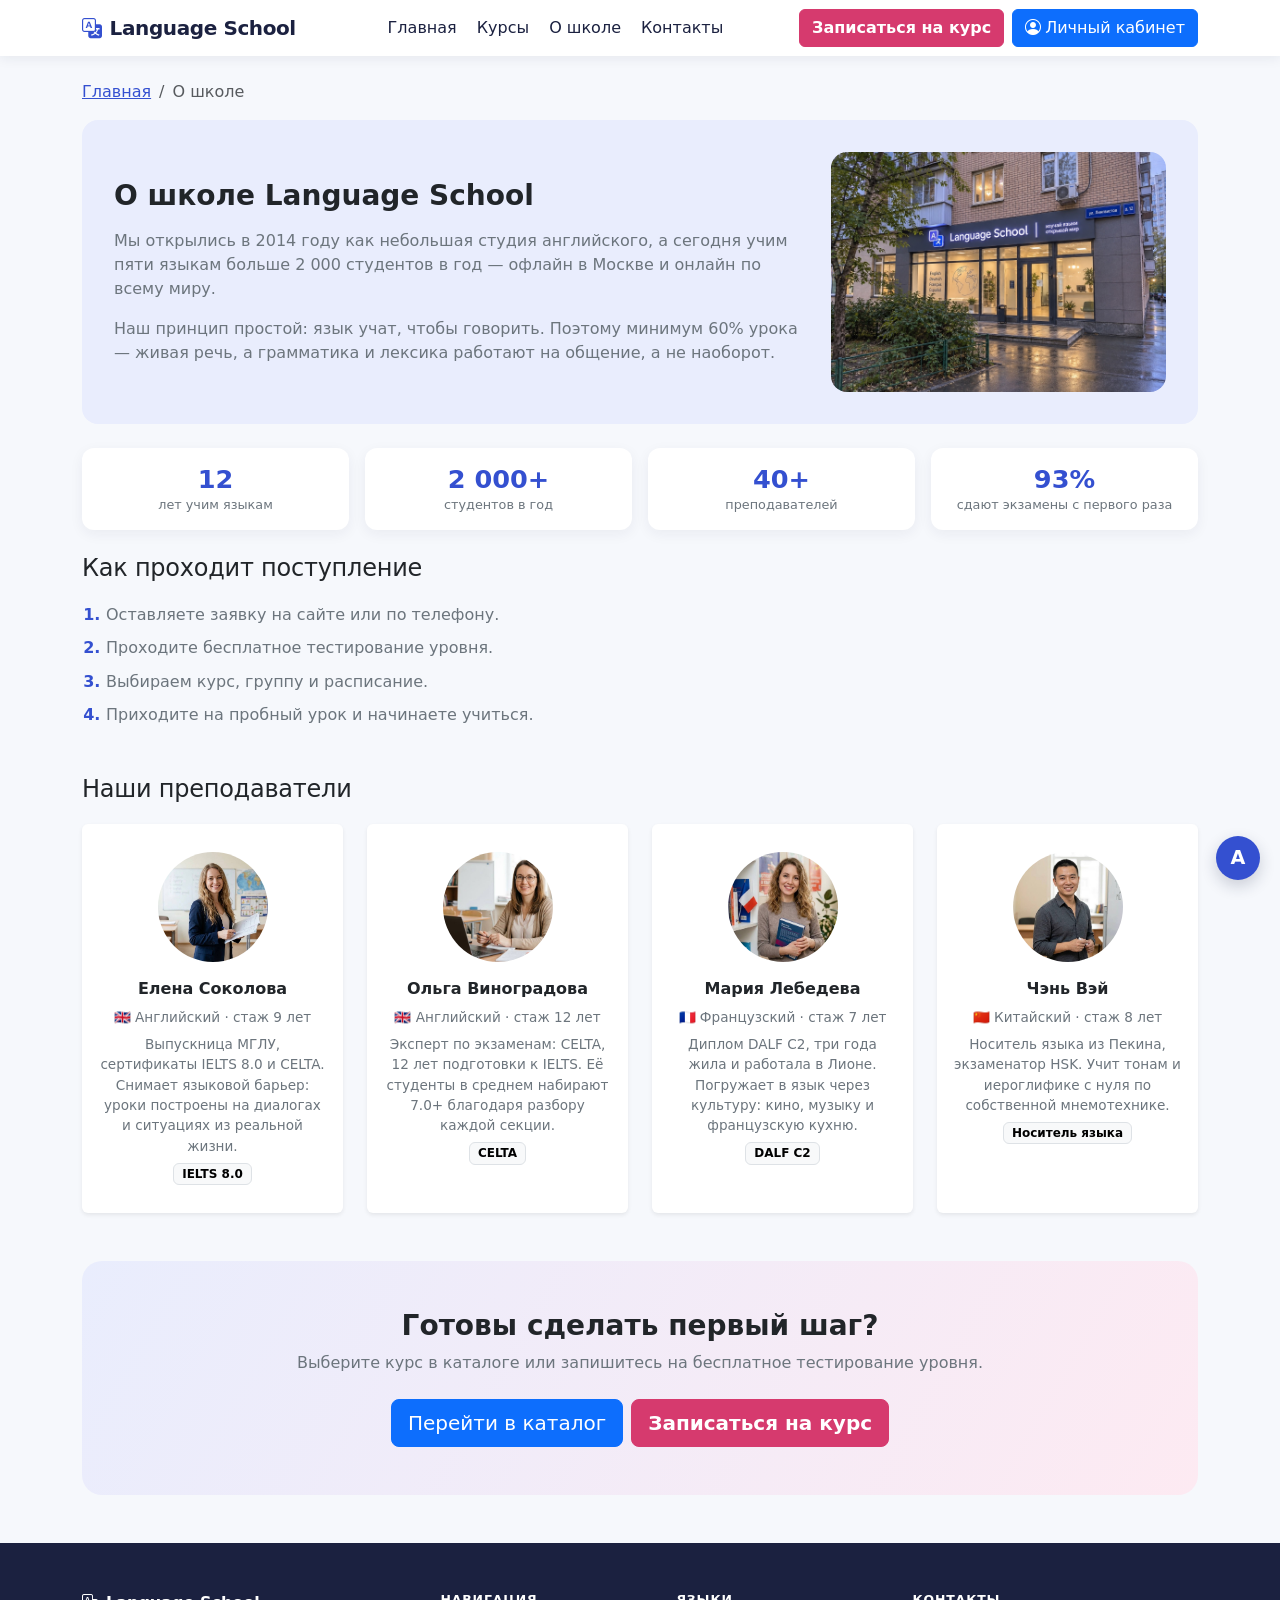
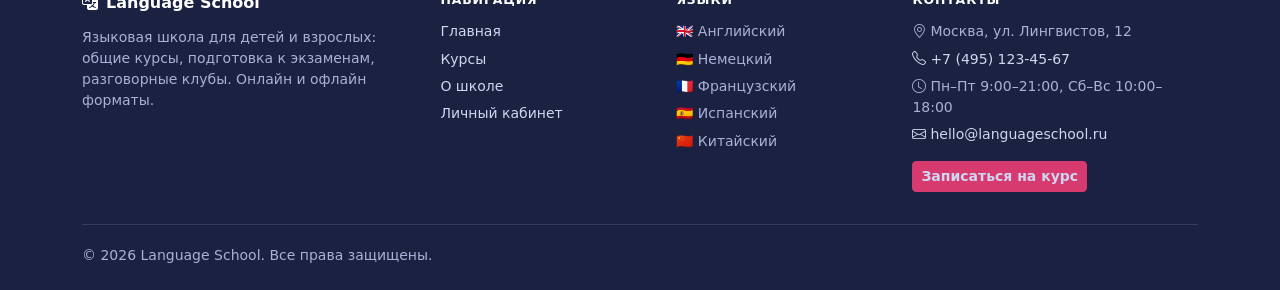
==== commit 61b815e9: "КР 2" ====
--- a/about.html
+++ b/about.html
@@ -75,52 +75,56 @@
       </ol>
     </section>
 
-    <!-- Преподаватели -->
-    <section class="mb-5">
-      <h2 class="section__title h4">Наши преподаватели</h2>
-      <div class="row g-4">
-        <div class="col-md-6 col-xl-3">
-          <article class="card teacher-card border-0 shadow-sm h-100">
-            <div class="teacher-card__body">
-              <span class="avatar avatar--lg">ЕС</span>
-              <p class="teacher-card__name">Елена Соколова</p>
-              <p class="teacher-card__subject">🇬🇧 Английский · стаж 9 лет</p>
-              <span class="badge text-bg-light border">IELTS 8.0</span>
-            </div>
-          </article>
+<!-- Преподаватели -->
+<section class="mb-5">
+  <h2 class="section__title h4">Наши преподаватели</h2>
+  <div class="row g-4">
+    <div class="col-md-6 col-xl-3">
+      <article class="card teacher-card border-0 shadow-sm h-100">
+        <div class="teacher-card__body">
+          <img class="teacher-card__photo" src="img/t1.jpg" alt="Елена Соколова">
+          <p class="teacher-card__name">Елена Соколова</p>
+          <p class="teacher-card__subject">🇬🇧 Английский · стаж 9 лет</p>
+          <p class="teacher-card__bio">Выпускница МГЛУ, сертификаты IELTS 8.0 и CELTA. Снимает языковой барьер: уроки построены на диалогах и ситуациях из реальной жизни.</p>
+          <span class="badge text-bg-light border">IELTS 8.0</span>
         </div>
-        <div class="col-md-6 col-xl-3">
-          <article class="card teacher-card border-0 shadow-sm h-100">
-            <div class="teacher-card__body">
-              <span class="avatar avatar--lg">ОВ</span>
-              <p class="teacher-card__name">Ольга Виноградова</p>
-              <p class="teacher-card__subject">🇬🇧 Английский · стаж 12 лет</p>
-              <span class="badge text-bg-light border">CELTA</span>
-            </div>
-          </article>
+      </article>
+    </div>
+    <div class="col-md-6 col-xl-3">
+      <article class="card teacher-card border-0 shadow-sm h-100">
+        <div class="teacher-card__body">
+          <img class="teacher-card__photo" src="img/t2.jpg" alt="Ольга Виноградова">
+          <p class="teacher-card__name">Ольга Виноградова</p>
+          <p class="teacher-card__subject">🇬🇧 Английский · стаж 12 лет</p>
+          <p class="teacher-card__bio">Эксперт по экзаменам: CELTA, 12 лет подготовки к IELTS. Её студенты в среднем набирают 7.0+ благодаря разбору каждой секции.</p>
+          <span class="badge text-bg-light border">CELTA</span>
         </div>
-        <div class="col-md-6 col-xl-3">
-          <article class="card teacher-card border-0 shadow-sm h-100">
-            <div class="teacher-card__body">
-              <span class="avatar avatar--lg">МЛ</span>
-              <p class="teacher-card__name">Мария Лебедева</p>
-              <p class="teacher-card__subject">🇫🇷 Французский · стаж 7 лет</p>
-              <span class="badge text-bg-light border">DALF C2</span>
-            </div>
-          </article>
+      </article>
+    </div>
+    <div class="col-md-6 col-xl-3">
+      <article class="card teacher-card border-0 shadow-sm h-100">
+        <div class="teacher-card__body">
+          <img class="teacher-card__photo" src="img/t3.jpg" alt="Мария Лебедева">
+          <p class="teacher-card__name">Мария Лебедева</p>
+          <p class="teacher-card__subject">🇫🇷 Французский · стаж 7 лет</p>
+          <p class="teacher-card__bio">Диплом DALF C2, три года жила и работала в Лионе. Погружает в язык через культуру: кино, музыку и французскую кухню.</p>
+          <span class="badge text-bg-light border">DALF C2</span>
         </div>
-        <div class="col-md-6 col-xl-3">
-          <article class="card teacher-card border-0 shadow-sm h-100">
-            <div class="teacher-card__body">
-              <span class="avatar avatar--lg">ЧВ</span>
-              <p class="teacher-card__name">Чэнь Вэй</p>
-              <p class="teacher-card__subject">🇨🇳 Китайский · стаж 8 лет</p>
-              <span class="badge text-bg-light border">Носитель языка</span>
-            </div>
-          </article>
+      </article>
+    </div>
+    <div class="col-md-6 col-xl-3">
+      <article class="card teacher-card border-0 shadow-sm h-100">
+        <div class="teacher-card__body">
+          <img class="teacher-card__photo" src="img/t4.jpg" alt="Чэнь Вэй">
+          <p class="teacher-card__name">Чэнь Вэй</p>
+          <p class="teacher-card__subject">🇨🇳 Китайский · стаж 8 лет</p>
+          <p class="teacher-card__bio">Носитель языка из Пекина, экзаменатор HSK. Учит тонам и иероглифике с нуля по собственной мнемотехнике.</p>
+          <span class="badge text-bg-light border">Носитель языка</span>
         </div>
-      </div>
-    </section>
+      </article>
+    </div>
+  </div>
+</section>
 
     <!-- CTA -->
     <section class="pb-5">
--- a/css/style.css
+++ b/css/style.css
@@ -329,10 +329,6 @@
   font-size: 1.6rem;
 }
 
-/* 8. Новости, отзывы, преподаватели, услуги */
-.news-card {
-  border: 1px solid #e3e7f0;
-}
 
 .news-card__date {
   display: block;
@@ -870,4 +866,93 @@
   background-color: var(--ls-primary-dark);
   border-color: var(--ls-primary-dark);
   color: #ffffff;
+}
+
+/* Карточка новости: обрезаем всё, что вылезает за скругления */
+.news-card {
+  overflow: hidden;
+  border: 1px solid #e3e7f0;
+}
+
+/* Фото новости: фиксированная высота + обрезка под слот */
+.news-card__img {
+  display: block;
+  width: 100%;
+  height: 210px;
+  object-fit: cover;
+}
+
+/* Карточка отзыва: реагирует на наведение */
+.review-card {
+  border: 1px solid #e3e7f0;
+  transition: transform 0.15s ease, box-shadow 0.15s ease;
+}
+
+.review-card:hover {
+  transform: translateY(-4px);
+  box-shadow: 0 14px 28px rgba(27, 33, 64, 0.1);
+}
+
+/* Шапка отзыва: аватар с инициалами + имя и курс */
+.review-card__header {
+  display: flex;
+  align-items: center;
+  gap: 0.75rem;
+  margin-bottom: 0.75rem;
+}
+
+.review-card__avatar {
+  width: 44px;
+  height: 44px;
+  flex-shrink: 0;
+  border-radius: 50%;
+  display: flex;
+  align-items: center;
+  justify-content: center;
+  font-weight: 700;
+  background-color: var(--ls-accent-soft);
+  color: var(--ls-accent);
+}
+
+.review-card__name {
+  font-weight: 700;
+  margin: 0;
+}
+
+.review-card__course {
+  font-size: 0.78rem;
+  color: var(--ls-muted);
+  margin: 0;
+}
+
+.review-card__text {
+  font-size: 0.875rem;
+  color: var(--ls-muted);
+  margin: 0;
+}
+
+/* Карточка преподавателя: реагирует на наведение */
+.teacher-card {
+  transition: transform 0.15s ease, box-shadow 0.15s ease;
+}
+
+.teacher-card:hover {
+  transform: translateY(-4px);
+  box-shadow: 0 14px 28px rgba(27, 33, 64, 0.1);
+}
+
+/* Фото преподавателя: круглое, обрезка под слот */
+.teacher-card__photo {
+  width: 110px;
+  height: 110px;
+  flex-shrink: 0;
+  border-radius: 50%;
+  object-fit: cover;
+}
+
+/* Краткая биография в карточке преподавателя */
+.teacher-card__bio {
+  font-size: 0.85rem;
+  color: var(--ls-muted);
+  margin: 0;
 }
